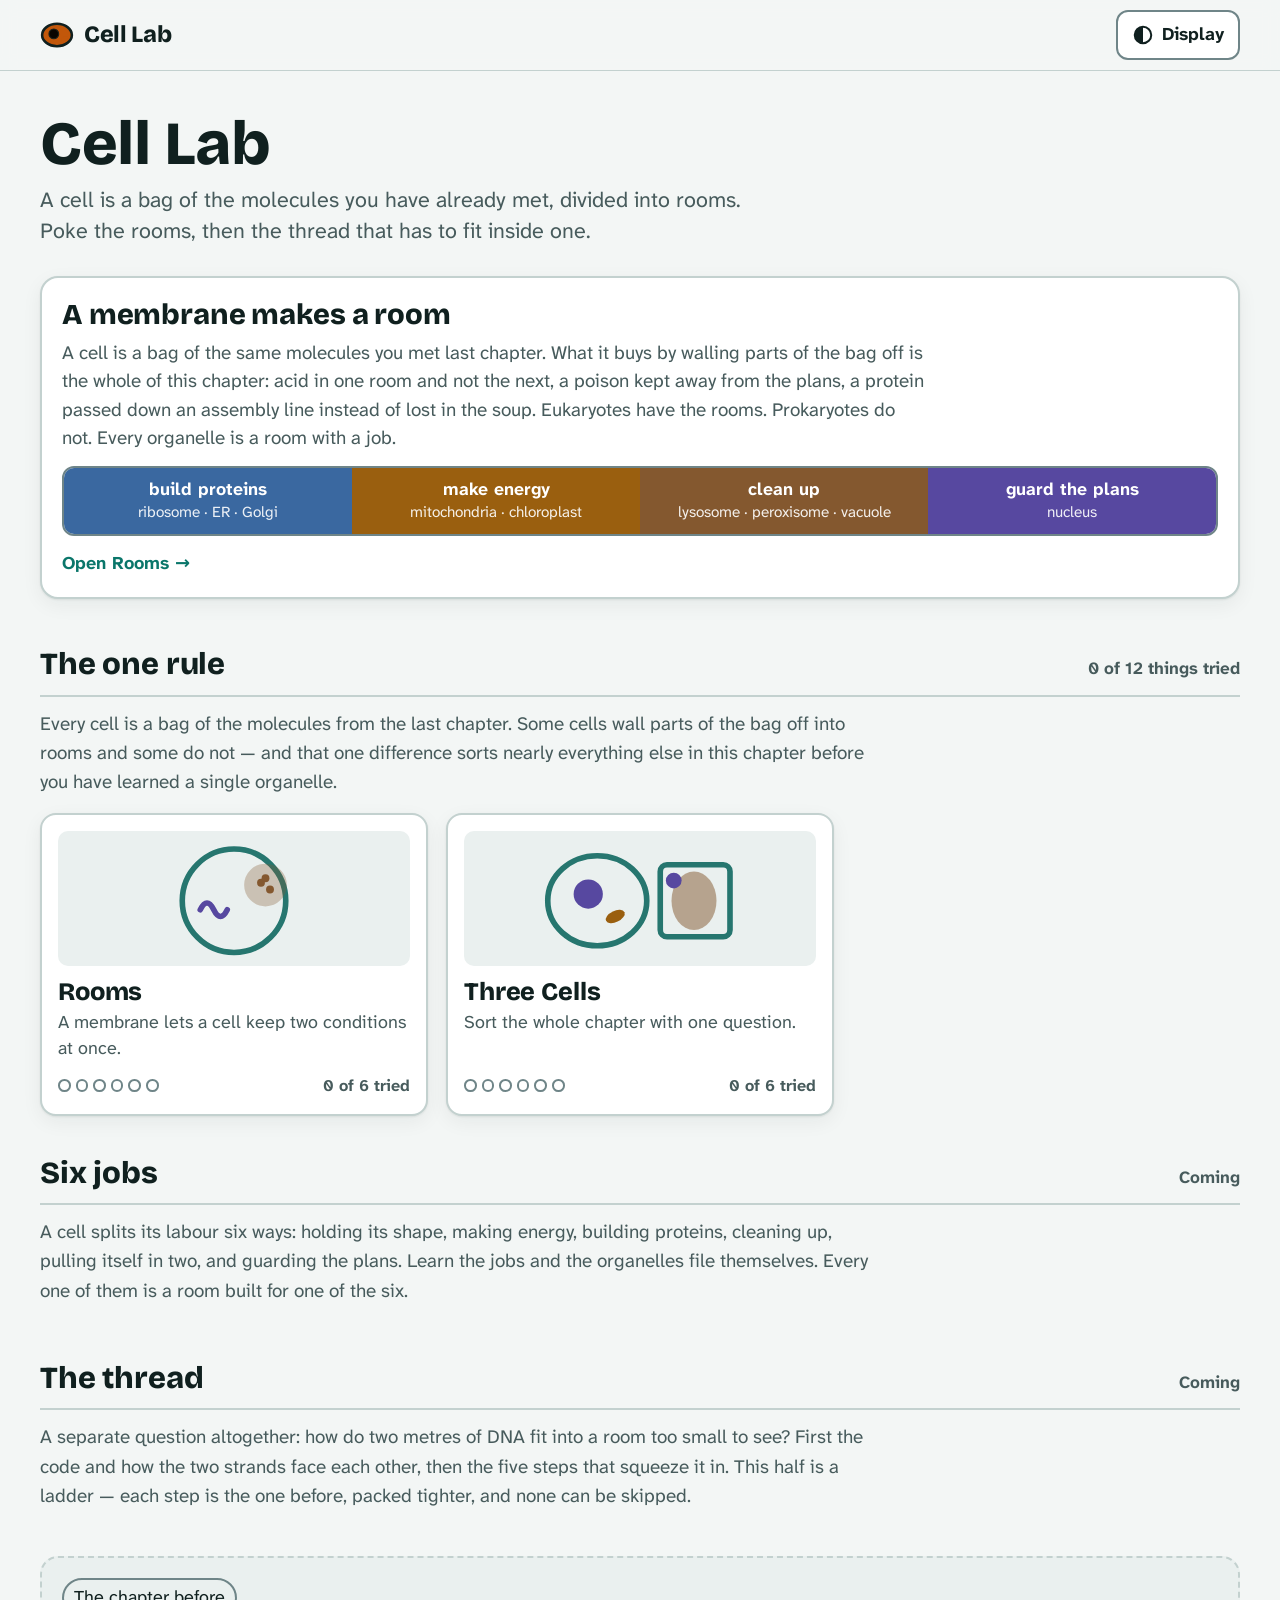
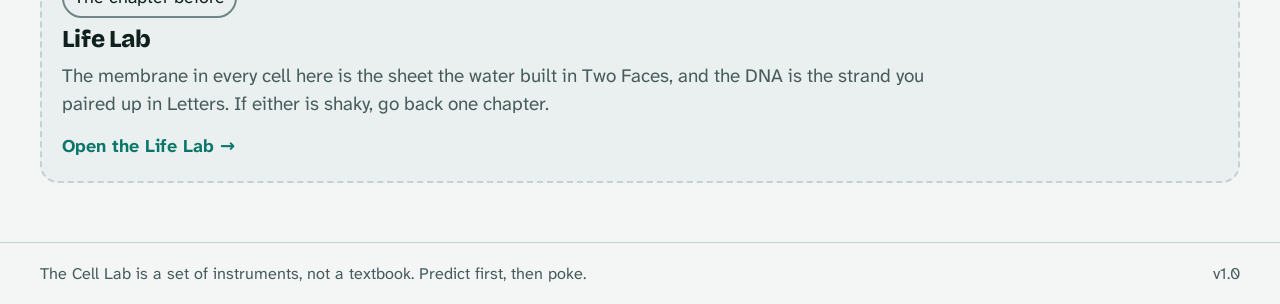
==== cell.html @ cab79da2 "Cell Lab, part 1: the shell, the kit, Rooms and Three Cells A third lab on the shared shell for Chap" ====
<!doctype html>
<html lang="en" data-theme="light" data-ts="0" data-contrast="normal">
<head>
<meta charset="utf-8">
<meta name="viewport" content="width=device-width, initial-scale=1, viewport-fit=cover">
<title>Cell Lab</title>
<meta name="description" content="Chapter 4 as a set of instruments. A membrane makes a room, and a cell is a bag of molecules divided into them. Poke the six jobs the rooms do, then pack two metres of DNA into one.">
<meta name="color-scheme" content="light dark">
<meta name="theme-color" content="#f3f6f5" media="(prefers-color-scheme: light)">
<meta name="theme-color" content="#08151a" media="(prefers-color-scheme: dark)">
<link rel="icon" href="assets/cell-icon.svg" type="image/svg+xml">
<link rel="icon" href="assets/icons/cell-favicon-32.png" sizes="32x32" type="image/png">
<link rel="icon" href="assets/icons/cell-favicon-16.png" sizes="16x16" type="image/png">
<link rel="apple-touch-icon" href="assets/icons/cell-apple-touch-icon.png">
<link rel="manifest" href="manifest-cell.webmanifest">
<meta name="apple-mobile-web-app-capable" content="yes">
<meta name="apple-mobile-web-app-title" content="Cell Lab">
<meta name="apple-mobile-web-app-status-bar-style" content="black-translucent">
<meta name="mobile-web-app-capable" content="yes">
<script>
/* Set the look before first paint so there is no flash. Both labs read the
   same saved display settings, so a learner sets them once. */
(function () {
  try {
    var d = JSON.parse(localStorage.getItem('bondlab.display') || '{}'), r = document.documentElement;
    var dark = d.theme === 'dark' || ((!d.theme || d.theme === 'auto') && window.matchMedia && matchMedia('(prefers-color-scheme: dark)').matches);
    r.setAttribute('data-theme', dark ? 'dark' : 'light');
    r.setAttribute('data-ts', String(d.size || 0));
    r.setAttribute('data-contrast', d.contrast ? 'high' : 'normal');
  } catch (e) { /* ignore */ }
})();
</script>
<link rel="stylesheet" href="css/style.css">
</head>
<body>
<a class="skip" href="#view">Skip to the page</a>

<header class="bar" id="bar">
  <a class="brand" href="#/" aria-label="Cell Lab, home">
    <svg class="brand-mark" viewBox="0 0 32 24" width="34" height="26" aria-hidden="true">
      <ellipse cx="16" cy="12" rx="14" ry="10.5" fill="none" stroke="currentColor" stroke-width="2.4"/>
      <circle cx="13" cy="11" r="4.6" stroke="none" opacity=".95"/>
      <ellipse cx="23" cy="15.5" rx="3.2" ry="1.8" stroke="none" opacity=".7" transform="rotate(-25 23 15.5)"/>
    </svg>
    <span class="brand-name">Cell Lab</span>
  </a>
  <nav class="crumb" id="crumb" aria-label="Where you are"></nav>
  <button class="display-btn" id="display-btn" type="button" aria-expanded="false" aria-controls="display-pop">
    <svg width="22" height="22" viewBox="0 0 24 24" aria-hidden="true"><circle cx="12" cy="12" r="9" fill="none" stroke="currentColor" stroke-width="2.2"/><path d="M12 3a9 9 0 0 0 0 18z" fill="currentColor"/></svg>
    <span>Display</span>
  </button>
  <div class="display-pop" id="display-pop" role="group" aria-label="Display settings" hidden></div>
</header>

<main id="view" tabindex="-1"></main>

<footer class="foot">
  <span>The Cell Lab is a set of instruments, not a textbook. Predict first, then poke.</span>
  <span id="foot-note"></span>
</footer>

<script src="js/core.js"></script>
<script src="js/view3d.js"></script>
<script src="js/lab-cell.js"></script>
<script src="js/cell/kit.js"></script>
<script src="js/cell/rooms.js"></script>
<script src="js/cell/cells.js"></script>
<script src="js/quizkit.js"></script>
<script src="js/app.js"></script>
<script>
if ('serviceWorker' in navigator && location.protocol.startsWith('http')) {
  addEventListener('load', function () {
    navigator.serviceWorker.register('sw.js').catch(function () { /* fine without it */ });
  });
}
</script>
</body>
</html>
---- css/style.css ----
/* Bond Lab: two looks (light, dark) from one set of tokens.
   Light is the default for classrooms and projectors. Dark follows the
   system setting or the Display menu. A high-contrast variant of each is
   switched on from the same menu.

   Readability rules this file follows:
   - Body text is 18px at the default size, never below 16px. Everything is in rem,
     so the Text size setting scales the whole page.
   - Text meets WCAG AA (4.5:1) on every surface; controls and graphics meet 3:1.
     tools/check-contrast.js checks this against the tokens below.
   - Controls are at least 44px tall and have a visible, thick focus ring.
   - Color never carries meaning alone: charges are also labelled, bond kinds are named. */

@font-face { font-family: 'Atkinson Hyperlegible Next'; font-weight: 400; font-style: normal; font-display: swap;
  src: url('../assets/fonts/atkinson-hyperlegible-next-latin-400-normal.woff2') format('woff2'); }
@font-face { font-family: 'Atkinson Hyperlegible Next'; font-weight: 700; font-style: normal; font-display: swap;
  src: url('../assets/fonts/atkinson-hyperlegible-next-latin-700-normal.woff2') format('woff2'); }
@font-face { font-family: 'Bricolage Grotesque'; font-weight: 400 800; font-style: normal; font-display: swap;
  src: url('../assets/fonts/bricolage-grotesque-latin-wght-normal.woff2') format('woff2'); }

:root {
  color-scheme: light;
  --bg: #f3f6f5;
  --panel: #ffffff;
  --panel-2: #eaf0ef;
  --line: #c3d1cf;
  --line-2: #6f8588;
  --fg: #10201f;
  --muted: #475b5c;
  --ui: #0a766a;
  --ui-ink: #ffffff;
  --ui-soft: #d7efea;
  --electron: #a8480a;
  --pos: #b8322a;
  --neg: #1b5ec2;
  --cloud: #c2570a;          /* electron-cloud dots */
  --wash: #f6e6d3;           /* soft amber fill */
  --t-covalent: #6a4bd4;
  --t-ionic: #bf2a58;
  --t-hydrogen: #0a7690;
  --t-dipole: #2a7a2e;
  --t-iondipole: #2a58cc;
  --t-vdw: #876f00;
  /* The elements organic chemistry actually uses. Oxygen and hydrogen keep the
     charge colours they had in Bond Lab (O is the delta-minus end of water,
     H the delta-plus one) so a learner coming from Chapter 2 sees the same
     molecule in the same colours. */
  --e-c: #3a4a52;            /* carbon: the backbone */
  --e-n: #6a3fc0;            /* nitrogen */
  --e-p: #9a5a00;            /* phosphorus */
  --e-s: #6b6200;            /* sulfur */
  --e-tail: #8a6410;         /* a hydrocarbon tail: non-polar */
  /* The Cell Lab's six jobs. A cell divides its labour six ways and each way keeps its colour in every
     instrument: structure, energy, protein, storage and clean-up, division, genetic control. */
  --fn-struct: #26766f; --fn-energy: #9a5f0f; --fn-protein: #3a68a0; --fn-store: #84582f; --fn-divide: #96447a; --fn-genetic: #5748a0;
  --focus: #0a58ca;
  --shadow: 0 1px 2px rgba(16, 32, 31, .08), 0 6px 20px rgba(16, 32, 31, .06);

  --font-body: 'Atkinson Hyperlegible Next', 'Atkinson Hyperlegible', 'Segoe UI', system-ui, -apple-system, sans-serif;
  --font-display: 'Bricolage Grotesque', 'Atkinson Hyperlegible Next', 'Segoe UI', system-ui, sans-serif;
  --gutter: clamp(16px, 4vw, 40px);
  --ts: 1;
}
html[data-theme="dark"] {
  color-scheme: dark;
  --bg: #08151a;
  --panel: #0f232b;
  --panel-2: #14303a;
  --line: #27495a;
  --line-2: #5f8590;
  --fg: #ecf5f2;
  --muted: #a6bebd;
  --ui: #7fe0c9;
  --ui-ink: #05211b;
  --ui-soft: #17433f;
  --electron: #ffb84d;
  --pos: #ff8f7e;
  --neg: #7ebaff;
  --cloud: #ffc470;
  --wash: #3a2c14;
  --t-covalent: #b9a3ff;
  --t-ionic: #ff93a8;
  --t-hydrogen: #4fd1e8;
  --t-dipole: #8ee28b;
  --t-iondipole: #86a9ff;
  --t-vdw: #dde76f;
  --e-c: #b9cdd6; --e-n: #c0a8ff; --e-p: #ffc166; --e-s: #d8d268; --e-tail: #e0bd77;
  --fn-struct: #6fd3c6; --fn-energy: #ffbe5c; --fn-protein: #8db8ff; --fn-store: #deb88a; --fn-divide: #f2a0d6; --fn-genetic: #bdb0ff;
  --focus: #9cc9ff;
  --shadow: 0 1px 2px rgba(0, 0, 0, .4), 0 8px 24px rgba(0, 0, 0, .25);
}
/* High contrast: near-black on white, or white on black, with strong borders. */
html[data-contrast="high"] {
  --bg: #ffffff; --panel: #ffffff; --panel-2: #f0f0f0; --line: #000000; --line-2: #000000;
  --fg: #000000; --muted: #1f1f1f; --ui: #004f45; --ui-ink: #ffffff; --ui-soft: #d4ece7;
  --electron: #8a3300; --pos: #9c1a12; --neg: #0a3f96; --cloud: #8a3300; --wash: #ffe9cf; --focus: #0036a3;
  --t-covalent: #4b2bb3; --t-ionic: #9d1241; --t-hydrogen: #045a70; --t-dipole: #1b5c1f; --t-iondipole: #123fa8; --t-vdw: #675300;
  --e-c: #000000; --e-n: #4b2bb3; --e-p: #6f4000; --e-s: #4a4300; --e-tail: #5f4200;
  --fn-struct: #0c5a54; --fn-energy: #6e3f00; --fn-protein: #1a4a8a; --fn-store: #5e3a14; --fn-divide: #6e1f57; --fn-genetic: #3a2a88;
}
html[data-theme="dark"][data-contrast="high"] {
  --bg: #000000; --panel: #000000; --panel-2: #141414; --line: #ffffff; --line-2: #ffffff;
  --fg: #ffffff; --muted: #e6e6e6; --ui: #8ff5de; --ui-ink: #000000; --ui-soft: #0d3d37;
  --electron: #ffc766; --pos: #ffa595; --neg: #9cc9ff; --cloud: #ffd08a; --wash: #3b2a08; --focus: #ffe066;
  --t-covalent: #cdbcff; --t-ionic: #ffb0c1; --t-hydrogen: #7fe6f7; --t-dipole: #a8f0a5; --t-iondipole: #a9c2ff; --t-vdw: #eaf28f;
  --e-c: #ffffff; --e-n: #cdbcff; --e-p: #ffcf8a; --e-s: #eaf28f; --e-tail: #f0cf90;
  --fn-struct: #8ff5de; --fn-energy: #ffd08a; --fn-protein: #b5d2ff; --fn-store: #f0cfa4; --fn-divide: #ffbde6; --fn-genetic: #d3c9ff;
}
html[data-ts="1"] { --ts: 1.15; }
html[data-ts="2"] { --ts: 1.3; }

*, *::before, *::after { box-sizing: border-box; }
html { background: var(--bg); font-size: calc(18px * var(--ts)); -webkit-text-size-adjust: 100%; }
body {
  margin: 0; min-height: 100vh; display: flex; flex-direction: column;
  background: var(--bg); color: var(--fg);
  font: 400 1rem/1.55 var(--font-body);
  -webkit-font-smoothing: antialiased; text-rendering: optimizeLegibility;
}
h1, h2, h3 { font-family: var(--font-display); text-wrap: balance; margin: 0; letter-spacing: -0.005em; line-height: 1.15; }
p { margin: 0; }
a { color: inherit; }
button, input, select { font: inherit; color: inherit; }
:focus-visible { outline: 3px solid var(--focus); outline-offset: 3px; border-radius: 6px; }
.sr-only { position: absolute; width: 1px; height: 1px; overflow: hidden; clip: rect(0 0 0 0); white-space: nowrap; }
.skip { position: absolute; left: -999px; top: 8px; background: var(--ui); color: var(--ui-ink); padding: 10px 16px; border-radius: 10px; z-index: 40; font-weight: 700; }
.skip:focus { left: 8px; }

/* ------------------------------------------------------------ top bar */
.bar {
  display: flex; align-items: center; flex-wrap: wrap; gap: 6px 20px;
  padding: 10px var(--gutter);
  border-bottom: 1px solid var(--line);
  background: color-mix(in srgb, var(--bg) 92%, transparent);
  backdrop-filter: blur(8px);
  position: sticky; top: 0; z-index: 30;
}
.brand { display: inline-flex; align-items: center; gap: 10px; text-decoration: none; color: var(--fg); min-height: 2.75rem; }
.brand-name { font: 800 1.3rem/1 var(--font-display); letter-spacing: -0.015em; }
.brand-mark circle { stroke: var(--fg); }
.brand-mark ellipse { fill: var(--cloud); }
.crumb { display: flex; gap: 10px; align-items: center; min-width: 0; font-size: 0.9rem; color: var(--muted); flex: 1; }
.crumb a { color: var(--muted); text-decoration: underline; text-underline-offset: 3px; padding: 6px 2px; }
.crumb a:hover { color: var(--fg); }
.crumb .here { color: var(--fg); font-weight: 700; }
.crumb .sep { opacity: .6; }

.display-btn {
  margin-left: auto; min-height: 2.75rem; min-width: 2.75rem; padding: 0 14px;
  border: 2px solid var(--line-2); border-radius: 12px; background: var(--panel); cursor: pointer; font-weight: 700;
  display: inline-flex; align-items: center; gap: 8px;
}
.display-btn:hover { border-color: var(--ui); }
.display-btn[aria-expanded="true"] { background: var(--ui); border-color: var(--ui); color: var(--ui-ink); }
.display-pop {
  position: absolute; right: var(--gutter); top: calc(100% + 8px); width: min(24rem, calc(100vw - 2 * var(--gutter)));
  background: var(--panel); border: 2px solid var(--line-2); border-radius: 16px; box-shadow: var(--shadow);
  padding: 18px; display: grid; gap: 18px;
}
.display-pop[hidden] { display: none; }
.display-pop h2 { font: 700 1rem/1.2 var(--font-body); margin-bottom: 8px; }
.display-pop .check { display: flex; gap: 12px; align-items: center; min-height: 2.75rem; cursor: pointer; font-weight: 700; }
.display-pop .check input { width: 1.4rem; height: 1.4rem; accent-color: var(--ui); }
.display-pop small { display: block; color: var(--muted); font-weight: 400; font-size: 0.9rem; line-height: 1.35; }

main { flex: 1; width: 100%; max-width: 78rem; margin: 0 auto; padding: 28px var(--gutter) 56px; container-type: inline-size; }
main:focus { outline: none; }

.foot {
  display: flex; flex-wrap: wrap; gap: 8px 24px; justify-content: space-between;
  padding: 18px var(--gutter) calc(18px + env(safe-area-inset-bottom, 0px));
  border-top: 1px solid var(--line); color: var(--muted); font-size: 0.9rem;
}

/* --------------------------------------------------------------- hub */
.hub-head { display: grid; gap: 10px; padding: 14px 0 26px; max-width: 40rem; }
.hub-head h1 { font-size: clamp(2.3rem, 6vw, 3.4rem); font-weight: 800; line-height: 1.02; }
.hub-head p { color: var(--muted); font-size: 1.2rem; line-height: 1.4; }

.field { padding-top: 22px; }
.field + .field { margin-top: 18px; }
.field-head { display: flex; align-items: baseline; justify-content: space-between; gap: 16px; padding-bottom: 12px; border-bottom: 2px solid var(--line); margin-bottom: 18px; flex-wrap: wrap; }
.field-head h2 { font-size: 1.7rem; font-weight: 800; }
.field-head .tally { font-size: 0.95rem; color: var(--muted); font-weight: 700; }
.field-lede { color: var(--muted); font-size: 1.05rem; margin: -6px 0 16px; max-width: 46rem; }

.tiles { display: grid; grid-template-columns: repeat(auto-fill, minmax(min(100%, 16.5rem), 1fr)); gap: 18px; }
.tile {
  display: grid; grid-template-rows: auto 1fr auto; gap: 12px;
  padding: 16px; border: 2px solid var(--line); border-radius: 16px;
  background: var(--panel); text-decoration: none; min-width: 0; box-shadow: var(--shadow);
  transition: border-color .15s, transform .15s;
}
a.tile:hover { border-color: var(--ui); transform: translateY(-2px); }
.tile-art { height: 7.5rem; border-radius: 10px; background: var(--panel-2); overflow: hidden; display: grid; place-items: center; }
.tile-art svg { width: 100%; height: 100%; display: block; }
.tile h3 { font-size: 1.4rem; font-weight: 800; }
.tile p { color: var(--muted); font-size: 1rem; margin-top: 4px; line-height: 1.4; }
.tile-foot { display: flex; align-items: center; justify-content: space-between; gap: 10px; font-size: 0.9rem; color: var(--muted); font-weight: 700; }
.pips { display: inline-flex; gap: 5px; flex-wrap: wrap; }
.pip { width: 0.7rem; height: 0.7rem; border-radius: 50%; border: 2px solid var(--line-2); }
.pip.on { background: var(--ui); border-color: var(--ui); }
.tile.planned { border-style: dashed; background: transparent; box-shadow: none; }
.tile.planned h3 { color: var(--muted); }
.tile.planned .tile-art { background: transparent; border: 2px dashed var(--line); }
.tag { padding: 4px 10px; border: 2px solid var(--line-2); border-radius: 999px; }

/* ------------------------------------------------------- instrument */
/* Three slots: the stage, a wide readout under it, and the controls. When the page is narrow
   the stage stays pinned while you work the controls underneath it. */
.sim {
  display: grid; grid-template-columns: minmax(0, 1fr) minmax(19rem, 23rem);
  grid-template-areas: "stage dock" "aux dock" "ask ask";
  grid-template-rows: auto 1fr auto;
  gap: 18px 24px; align-items: start;
}
.slot-stage { grid-area: stage; min-width: 0; }
.slot-aux { grid-area: aux; min-width: 0; display: grid; gap: 18px; }
.slot-dock { grid-area: dock; }
/* The everyday questions come last, under the readouts AND the controls AND
   the things to try, across the whole width. A learner meets them having
   already played, which is the only order in which they are worth anything. */
.slot-ask { grid-area: ask; min-width: 0; margin-top: 6px; }
.slot-ask:empty { display: none; }
.panel { border: 2px solid var(--line); border-radius: 16px; background: var(--panel); padding: 16px; display: grid; gap: 12px; min-width: 0; box-shadow: var(--shadow); }
.panel h2, .dock h2 { font: 700 1.05rem/1.2 var(--font-body); color: var(--fg); }
.stage { position: relative; width: 100%; border: 2px solid var(--line); border-radius: 16px; background: var(--panel); overflow: hidden; touch-action: none; box-shadow: var(--shadow); }
.stage-canvas { position: absolute; inset: 0; width: 100%; height: 100%; display: block; touch-action: none; }
.stage-canvas:focus-visible { outline-offset: -6px; }
.stage.dots { background-image: radial-gradient(circle, color-mix(in srgb, var(--line-2) 28%, transparent) 1.2px, transparent 1.6px); background-size: 28px 28px; background-position: 14px 14px; }
.stage.dial { aspect-ratio: 2.9 / 1 !important; }
.stage.flat, .stage.flat .stage-canvas { touch-action: manipulation; background: var(--panel); box-shadow: none; }

.dock { display: grid; gap: 0; border: 2px solid var(--line); border-radius: 16px; background: var(--panel); min-width: 0; box-shadow: var(--shadow); }
.dock > section { padding: 16px; display: grid; gap: 12px; min-width: 0; }
.dock > section + section { border-top: 2px solid var(--line); }
.row { display: flex; align-items: baseline; justify-content: space-between; gap: 12px; flex-wrap: wrap; }
.val { font-size: 1.1rem; font-weight: 700; color: var(--fg); font-variant-numeric: tabular-nums; }
.hint { font-size: 0.95rem; color: var(--muted); line-height: 1.45; }
.note { font-size: 0.95rem; color: var(--muted); line-height: 1.4; }

.chips { display: flex; flex-wrap: wrap; gap: 8px; }
.chip {
  min-width: 2.75rem; min-height: 2.75rem; padding: 6px 12px;
  border: 2px solid var(--line-2); border-radius: 12px; background: var(--panel); cursor: pointer;
  font-weight: 700; font-size: 1rem; line-height: 1.1;
  transition: background .1s, border-color .1s;
}
.chip:hover { border-color: var(--ui); background: var(--ui-soft); }
.chip[aria-pressed="true"] { background: var(--ui); border-color: var(--ui); color: var(--ui-ink); }
.chip.soft { font-weight: 400; }
.chip.soft[aria-pressed="true"] { font-weight: 700; }
.chip .dot { display: inline-block; width: 0.7rem; height: 0.7rem; border-radius: 50%; margin-right: 8px; border: 1.5px solid var(--panel); box-shadow: 0 0 0 1.5px var(--line-2); }
.chip .sub { display: block; font-weight: 400; font-size: 0.85rem; opacity: .9; margin-top: 2px; }
.action {
  min-height: 2.9rem; padding: 8px 18px; border: 2px solid var(--ui); border-radius: 12px; cursor: pointer;
  background: var(--ui); color: var(--ui-ink); font-weight: 700; font-size: 1rem;
}
.action:hover { filter: brightness(1.08); }
.action.ghost { background: transparent; color: var(--fg); border-color: var(--line-2); }
.action.ghost:hover { border-color: var(--ui); background: var(--ui-soft); }
.action[aria-pressed="true"] { background: var(--electron); border-color: var(--electron); color: var(--panel); }
.actions { display: flex; flex-wrap: wrap; gap: 8px; }

.seg { display: grid; grid-auto-flow: column; grid-auto-columns: 1fr; border: 2px solid var(--line-2); border-radius: 12px; overflow: hidden; }
.seg button { min-height: 2.75rem; background: var(--panel); border: 0; cursor: pointer; font-weight: 700; padding: 4px 8px; }
.seg button + button { border-left: 2px solid var(--line-2); }
.seg button[aria-pressed="true"] { background: var(--ui); color: var(--ui-ink); }
.seg button:hover:not([aria-pressed="true"]) { background: var(--ui-soft); }

.range-wrap { display: grid; gap: 4px; }
.range-ends { display: flex; justify-content: space-between; font-size: 0.9rem; color: var(--muted); }
input[type="range"] { -webkit-appearance: none; appearance: none; width: 100%; height: 2.75rem; background: transparent; margin: 0; cursor: pointer; }
input[type="range"]::-webkit-slider-runnable-track { height: 10px; border-radius: 5px; background: var(--line-2); }
input[type="range"]::-moz-range-track { height: 10px; border-radius: 5px; background: var(--line-2); }
input[type="range"]::-webkit-slider-thumb { -webkit-appearance: none; width: 32px; height: 32px; margin-top: -11px; border-radius: 50%; background: var(--ui); border: 4px solid var(--panel); box-shadow: 0 0 0 2px var(--fg); }
input[type="range"]::-moz-range-thumb { width: 24px; height: 24px; border-radius: 50%; background: var(--ui); border: 4px solid var(--panel); box-shadow: 0 0 0 2px var(--fg); }
input[type="range"].heat::-webkit-slider-runnable-track { background: linear-gradient(90deg, #4f8fb0 0%, #9fb4b6 38%, #d8923f 72%, #d4540a 100%); }
input[type="range"].heat::-moz-range-track { background: linear-gradient(90deg, #4f8fb0 0%, #9fb4b6 38%, #d8923f 72%, #d4540a 100%); }
input[type="range"].rainbow::-webkit-slider-runnable-track { background: linear-gradient(90deg, #3b1f6b 0%, #7a2bd1 12%, #2a52e0 25%, #12a070 38%, #d8c400 52%, #f08a00 66%, #e0301e 80%, #6e1a1a 100%); }
input[type="range"].rainbow::-moz-range-track { background: linear-gradient(90deg, #3b1f6b 0%, #7a2bd1 12%, #2a52e0 25%, #12a070 38%, #d8c400 52%, #f08a00 66%, #e0301e 80%, #6e1a1a 100%); }

.landmarks { display: flex; flex-wrap: wrap; gap: 8px; }
.landmarks .chip { font-weight: 400; font-size: 0.9rem; padding: 6px 10px; text-align: left; }
.landmarks .chip b { display: block; font-weight: 700; }
.landmarks .chip .numv { display: block; font-size: 0.85rem; }
html[data-nums="off"] .landmarks .chip .numv { display: none; }

/* goals: quiet prompts */
.goals { list-style: none; margin: 0; padding: 0; display: grid; gap: 12px; }
.goal { display: grid; grid-template-columns: 1.4rem 1fr; gap: 12px; align-items: start; font-size: 1rem; line-height: 1.4; color: var(--fg); }
.goal-mark { width: 1.3rem; height: 1.3rem; margin-top: 0.1rem; border-radius: 50%; border: 2.5px solid var(--line-2); position: relative; transition: background .25s, border-color .25s; }
.goal.done { color: var(--muted); }
.goal.done .goal-mark { background: var(--ui); border-color: var(--ui); }
.goal.done .goal-mark::after { content: ''; position: absolute; left: 0.38rem; top: 0.08rem; width: 0.3rem; height: 0.65rem; border: solid var(--ui-ink); border-width: 0 3px 3px 0; transform: rotate(40deg); }
.goal.just .goal-mark { animation: pop 1.2s ease-out; }
@keyframes pop { 0% { box-shadow: 0 0 0 0 var(--ui); } 100% { box-shadow: 0 0 0 14px transparent; } }

/* Guided pokes (BL.protocol): numbered, each with the exact move to make and
   a call to commit to before making it. */
.steps { list-style: none; margin: 0; padding: 0; display: grid; gap: 14px; counter-reset: none; }
.step { display: grid; grid-template-columns: 1.7rem 1fr; gap: 12px; align-items: start;
  padding: 12px; border: 1.5px solid var(--line); border-radius: 12px; background: var(--panel); }
.step-mark { width: 1.65rem; height: 1.65rem; border-radius: 50%; border: 2.5px solid var(--line-2);
  display: grid; place-items: center; font: 700 0.8rem/1 var(--font-body); color: var(--muted);
  transition: background .25s, border-color .25s, color .25s; }
.step.done { border-color: var(--ui); background: var(--ui-soft); }
.step.done .step-mark { background: var(--ui); border-color: var(--ui); color: transparent; }
.step.done .step-mark::after { content: ''; position: absolute; width: 0.34rem; height: 0.7rem;
  border: solid var(--ui-ink); border-width: 0 3px 3px 0; transform: translateY(-0.1rem) rotate(40deg); }
.step-mark { position: relative; }
.step.just .step-mark { animation: pop 1.2s ease-out; }
.step-main { display: grid; gap: 8px; min-width: 0; }
.step-text { margin: 0; font-size: 1rem; line-height: 1.4; font-weight: 700; }
.step-how { margin: 0; font-size: 0.92rem; line-height: 1.45; color: var(--muted); }
.step.done .step-how { color: var(--fg); opacity: .75; }
.step-ask { margin: 2px 0 0; padding-top: 8px; border-top: 1.5px dashed var(--line); }
.step-q { margin: 0 0 8px; font-size: 0.95rem; line-height: 1.4; }
.step-opts { display: flex; flex-wrap: wrap; gap: 8px; }
.step-opt { min-height: 44px; padding: 8px 14px; border: 2px solid var(--line-2); border-radius: 999px;
  background: var(--panel); color: var(--fg); font: 600 0.92rem/1.3 var(--font-body); cursor: pointer; }
.step-opt:hover:not(:disabled) { border-color: var(--ui); background: var(--ui-soft); }
.step-opt[aria-pressed="true"] { border-color: var(--ui); background: var(--ui); color: var(--ui-ink); }
.step-opt:disabled { cursor: default; opacity: .9; }
.step-opt:disabled:not([aria-pressed="true"]) { opacity: .5; }
.step-said { margin: 0; font-size: 0.92rem; line-height: 1.45; color: var(--muted); }
.step-said.held { color: var(--ui); font-weight: 700; }
.step-said.broke { color: var(--pos); font-weight: 700; }

/* Reset controls: quiet until they are armed, then unmistakable. */
.reset-row { margin-top: 16px; padding-top: 14px; border-top: 1.5px dashed var(--line); }
.reset-row .action { font-size: 0.92rem; }
.action.armed { border-color: var(--pos); color: var(--pos); background: var(--panel); font-weight: 800; }
.action.armed:hover { background: var(--panel-2); }
.progress-block { margin-top: 6px; padding-top: 14px; border-top: 1.5px solid var(--line); display: grid; gap: 8px; }
.progress-block .hint { margin: 0; }
.progress-block .actions { margin: 2px 0 0; }

/* A control that cannot do anything right now says so. */
.action:disabled, .chip:disabled { opacity: .42; cursor: default; }
.action:disabled:hover, .chip:disabled:hover { border-color: var(--line); background: var(--panel); }
input[type="range"]:disabled { opacity: .45; cursor: default; }

.readout { display: flex; flex-wrap: wrap; align-items: baseline; gap: 4px 16px; font-size: 1.05rem; line-height: 1.3; }
.readout .name { font-family: var(--font-display); font-weight: 800; font-size: 1.4rem; }
.readout .zone { color: var(--ui); font-weight: 700; }
.readout .dim { color: var(--muted); }
html[data-theme="light"] .readout .zone { color: var(--ui); }

.settling { font-size: 0.95rem; font-weight: 700; color: var(--electron); opacity: 0; transition: opacity .2s; }
.settling.on { opacity: 1; }

.sub-h { margin-top: 6px; font-size: 1rem; }
[hidden] { display: none !important; }
.status { margin: 0 0 14px; padding: 10px 14px; border-left: 5px solid var(--electron); background: var(--panel-2); border-radius: 0 10px 10px 0; font-size: 1.1rem; line-height: 1.4; font-weight: 700; }
.sel { display: grid; min-width: 0; gap: 4px; margin-bottom: 12px; font-weight: 700; font-size: 0.95rem; }
.sel select { width: 100%; max-width: 100%; min-width: 0; text-overflow: ellipsis; font: inherit; font-weight: 400; font-size: 1.05rem; min-height: 2.75rem; padding: 6px 10px; border-radius: 10px; border: 2px solid var(--line-2); background: var(--panel-2); color: var(--fg); }
.sel select:focus-visible { outline: 3px solid var(--focus); outline-offset: 2px; }
.ledger { list-style: none; margin: 0 0 10px; padding: 0; display: grid; gap: 8px; }
.ledger li { display: grid; grid-template-columns: 1.6rem 1fr; gap: 8px; font-size: 1.05rem; line-height: 1.4; }
.ledger .mark { font-weight: 800; color: var(--muted); }
.ledger li.ok .mark { color: var(--ui); }
.wonbox { margin-top: 14px; padding: 14px 16px; border: 2px solid var(--ui); border-radius: 12px; background: var(--ui-soft); display: grid; gap: 12px; justify-items: start; }
.wonbox p { margin: 0; font-size: 1.1rem; font-weight: 700; }
.chip.solved::after { content: " ✓"; }
.chip.el { min-width: 3rem; padding-inline: 0.5rem; }
.facts { margin: 0; display: grid; gap: 8px 24px; grid-template-columns: repeat(auto-fit, minmax(14rem, 1fr)); }
.fact { display: grid; gap: 2px; }
.fact dt { font-size: 0.9rem; color: var(--muted); font-weight: 700; }
.fact dd { margin: 0; font-size: 1.05rem; line-height: 1.35; }
.legend { display: flex; flex-wrap: wrap; gap: 6px 16px; font-size: 0.95rem; color: var(--muted); }
.legend span { display: inline-flex; gap: 8px; align-items: center; }
.row.sp { margin-top: 14px; }
.cmp { display: grid; gap: 10px; margin-bottom: 8px; }
.cmp-row { display: grid; grid-template-columns: 2.2rem 1fr 4rem; gap: 10px; align-items: center; font-size: 1.05rem; padding: 4px 6px; border-radius: 8px; }
.cmp-row.now { background: var(--panel-2); outline: 2px solid var(--line-2); }
.cmp-row .mbar { margin-top: 0; height: 0.6rem; }
.cmp-row .mbar + .mbar { margin-top: 5px; }
.cmp-row .mbar.b2 > div { background: var(--electron); }
.cmp-row .muted { color: var(--muted); grid-column: 2 / 4; }
.cmp-row .nums { color: var(--muted); font-size: 0.95rem; text-align: right; }
/* A grid track's automatic minimum is its content, so a long label can shove
   the whole table past the panel. These let the columns actually shrink. */
.cmp, .cmp-row > * { min-width: 0; }
.cmp-row .muted, .cmp-row b { overflow-wrap: anywhere; }
.legend span[data-i]::before { content: ""; width: 1.6rem; height: 0; border-top: 4px solid var(--sw, var(--fg)); display: inline-block; }
.lab { font-weight: 700; font-size: 0.98rem; }
.meters { display: grid; gap: 12px; margin-bottom: 14px; }
.meter-row { display: flex; justify-content: space-between; gap: 12px; font-size: 1.05rem; }
.mbar { height: 0.7rem; border-radius: 99px; background: var(--line); overflow: hidden; margin-top: 6px; }
.mbar > div { height: 100%; background: var(--ui); border-radius: 99px; transition: width 0.15s; }
.k-grab { width: 0 !important; height: 0 !important; border-radius: 0 !important; border: 0.55rem solid transparent !important; border-top: 0.8rem solid var(--electron) !important; border-bottom: 0 !important; background: none !important; }
.k-edge { background: none; border: 3px dashed var(--fg) !important; }
.k-soap { background: var(--electron); border-color: var(--electron) !important; }
.k-arrow { width: 0 !important; height: 0 !important; border-radius: 0 !important; border: 0.5rem solid transparent !important; border-left: 0.9rem solid var(--neg) !important; border-right: 0 !important; background: none !important; }
.ctl { margin-bottom: 18px; }
.k-pos { background: var(--pos); border-color: var(--panel) !important; }
.k-neg { background: var(--panel); border-color: var(--neg) !important; border-width: 3px !important; }
.k-hs { background: var(--t-hydrogen); border-radius: 99px; width: 1.6rem !important; border-color: var(--t-hydrogen) !important; }
.k-line { width: 1.8rem !important; height: 0 !important; border-radius: 0 !important; border: 0 !important; border-top: 4px solid var(--ui) !important; }
.k-line.s2 { border-top: 4px dashed var(--electron) !important; }
.k-line.s3 { border-top: 4px dotted var(--fg) !important; }
.legend i { width: 0.9rem; height: 0.9rem; border-radius: 50%; display: inline-block; border: 2px solid var(--fg); }


/* ------------------------------------------- plain language and detail */
html[data-nums="off"] .numv { display: none; }
.numv { color: var(--muted); font-variant-numeric: tabular-nums; font-weight: 400; }

.meter { display: grid; gap: 5px; }
.meter + .meter { margin-top: 10px; }
.meter-read { font-size: 0.98rem; color: var(--muted); text-align: right; }
.meter-word { font-weight: 700; color: var(--fg); }

.fold { border: 2px solid var(--line); border-radius: 12px; background: var(--panel-2); }
.fold > summary { cursor: pointer; padding: 12px 14px; font-weight: 700; min-height: 2.75rem; display: flex; align-items: center; gap: 10px; border-radius: 10px; list-style: none; }
.fold > summary::-webkit-details-marker { display: none; }
.fold > summary::before { content: "+"; font-weight: 800; color: var(--ui); width: 1rem; }
.fold[open] > summary::before { content: "−"; }
.fold > summary:hover { color: var(--ui); }
.fold-body { padding: 0 14px 14px; display: grid; gap: 10px; }

.stage-cap { font-size: 1rem; line-height: 1.45; color: var(--muted); margin: 0 0 10px; max-width: 46rem; }

.hold-name { display: flex; flex-wrap: wrap; align-items: baseline; gap: 4px 12px; }
.hold-kind { font: 800 1.35rem/1.15 var(--font-display); }
.hold-where { font-size: 0.95rem; color: var(--muted); }
.chip[disabled] { opacity: .4; cursor: not-allowed; }
.chip[disabled]:hover { border-color: var(--line-2); background: var(--panel); }
.seg button[disabled] { opacity: .4; cursor: not-allowed; }
.seg button[disabled]:hover { background: var(--panel); }


/* the spectrum's four names, above the stage */
.zone-strip { display: grid; grid-auto-flow: column; grid-auto-columns: 1fr; gap: 0; margin: 10px 0 0; border: 2px solid var(--line-2); border-radius: 12px; overflow: hidden; }
.zone-strip .zone { background: var(--panel); border: 0; cursor: pointer; padding: 9px 6px; min-height: 3.2rem; display: grid; gap: 1px; text-align: center; line-height: 1.2; }
.zone-strip .zone + .zone { border-left: 2px solid var(--line-2); }
.zone-strip .zone b { font-weight: 700; font-size: 0.98rem; }
.zone-strip .zone span { font-size: 0.85rem; color: var(--muted); }
.zone-strip .zone:hover:not([aria-pressed="true"]) { background: var(--ui-soft); }
.zone-strip .zone[aria-pressed="true"] { background: var(--ui); color: var(--ui-ink); }
.zone-strip .zone[aria-pressed="true"] span { color: var(--ui-ink); opacity: .85; }
.zone-say { margin: 10px 0 0; color: var(--muted); font-size: 1rem; line-height: 1.5; max-width: 46rem; }
@media (max-width: 600px) {
  .zone-strip { grid-auto-flow: row; grid-auto-columns: auto; }
  .zone-strip .zone + .zone { border-left: 0; border-top: 2px solid var(--line-2); }
}


/* Meet: the element grid and the verdict line */
.el-grid { display: grid; grid-template-columns: repeat(auto-fill, minmax(3.1rem, 1fr)); gap: 6px; }
.el-grid .chip { min-width: 0; padding: 6px 2px; text-align: center; }
.verdict { display: flex; flex-wrap: wrap; align-items: baseline; gap: 4px 12px; }
.verdict-kind { font: 800 1.35rem/1.15 var(--font-display); }
.verdict span { color: var(--muted); font-size: 0.98rem; }
.net-line { font-size: 1.05rem; line-height: 1.4; margin-top: 4px; }
.net-word { font-weight: 700; }
.net-word.good { color: var(--t-ionic); }
.net-word.bad { color: var(--t-covalent); }


/* ------------------------------------------------------ challenges */
.challenges { gap: 10px; }
.ch-list { list-style: none; margin: 6px 0 0; padding: 0; display: grid; gap: 14px; }
.ch { border: 2px solid var(--line); border-radius: 14px; padding: 14px 16px; background: var(--panel-2); display: grid; gap: 12px; }
.ch.right { border-color: var(--ui); }
.ch-ask { font-size: 1.05rem; line-height: 1.5; font-weight: 700; }
.ch-choices { display: grid; gap: 8px; }
.ch-choice {
  text-align: left; padding: 11px 14px; min-height: 2.75rem; cursor: pointer; line-height: 1.45;
  border: 2px solid var(--line-2); border-radius: 11px; background: var(--panel); font-size: 1rem;
}
.ch-choice:hover:not([disabled]) { border-color: var(--ui); background: var(--ui-soft); }
.ch-choice[disabled] { cursor: default; opacity: .78; }
.ch-choice.is-right { border-color: var(--ui); background: var(--ui-soft); opacity: 1; }
.ch-choice.is-right .ch-t::after { content: " ✓"; font-weight: 800; color: var(--ui); }
.ch-choice.picked.is-wrong { border-color: var(--pos); }
.ch-choice.picked.is-wrong .ch-t::after { content: " ✕"; font-weight: 800; color: var(--pos); }
.ch-t { display: block; }
/* Why each option is what it is, revealed on every option once answered —
   finding out why a tempting wrong answer fails is the point of the exercise. */
.ch-why { display: block; margin-top: 9px; padding-top: 8px; border-top: 1px solid var(--line); font-size: 0.92rem; font-weight: 400; line-height: 1.45; color: var(--muted); }
.ch-choice.is-right .ch-why { color: var(--fg); }
.ch-result { display: grid; gap: 8px; font-size: 1rem; line-height: 1.5; }
.ch-verdict { font-weight: 800; font-family: var(--font-display); font-size: 1.15rem; }
.ch-verdict.yes { color: var(--ui); }
.ch-verdict.no { color: var(--pos); }
.ch-try { color: var(--muted); }
.ch-go { font-weight: 700; color: var(--ui); text-decoration: underline; text-underline-offset: 3px; }
.ch-seen { font-size: 0.9rem; color: var(--muted); }


/* ---------------------------------------------------- the hub's spine */
.spine {
  display: grid; gap: 14px; text-decoration: none; color: inherit;
  padding: 20px; margin: 4px 0 26px;
  border: 2px solid var(--line); border-radius: 18px; background: var(--panel); box-shadow: var(--shadow);
  transition: border-color .15s;
}
.spine:hover { border-color: var(--ui); }
.spine-head { display: grid; gap: 8px; max-width: 48rem; }
.spine-head h2 { font-size: 1.6rem; font-weight: 800; }
.spine-head p { color: var(--muted); font-size: 1.05rem; line-height: 1.5; }
.spine-band { display: grid; grid-auto-flow: column; grid-auto-columns: 1fr; border-radius: 12px; overflow: hidden; border: 2px solid var(--line-2); }
.spine-band span { display: grid; gap: 2px; padding: 11px 10px; text-align: center; line-height: 1.25; color: var(--ui-ink); }
.spine-band span:nth-child(1) { background: var(--t-covalent); }
.spine-band span:nth-child(2) { background: color-mix(in srgb, var(--t-covalent) 45%, var(--t-hydrogen)); }
.spine-band span:nth-child(3) { background: color-mix(in srgb, var(--t-hydrogen) 55%, var(--t-ionic)); }
.spine-band span:nth-child(4) { background: var(--t-ionic); }
.spine-band b { font-size: 0.98rem; font-weight: 800; }
.spine-band i { font-style: normal; font-size: 0.85rem; opacity: .9; }
.spine-go { font-weight: 700; color: var(--ui); }
html[data-theme="dark"] .spine-band span { color: #08151a; }
/* The Life Lab's band is four families rather than one gradient, so each
   panel gets its own colour instead of a step along a rail. */
.spine-band.tone-families span:nth-child(1) { background: var(--e-n); }
.spine-band.tone-families span:nth-child(2) { background: var(--t-dipole); }
.spine-band.tone-families span:nth-child(3) { background: var(--electron); }
.spine-band.tone-families span:nth-child(4) { background: var(--t-iondipole); }
/* The Cell Lab's band is four of the six jobs, each in its own colour. */
.spine-band.tone-jobs span:nth-child(1) { background: var(--fn-protein); }
.spine-band.tone-jobs span:nth-child(2) { background: var(--fn-energy); }
.spine-band.tone-jobs span:nth-child(3) { background: var(--fn-store); }
.spine-band.tone-jobs span:nth-child(4) { background: var(--fn-genetic); }
/* The other lab, at the foot of the hub: the same card, quieter, no band. */
.spine.sibling { margin: 30px 0 4px; border-style: dashed; background: var(--panel-2); box-shadow: none; }
.spine.sibling .spine-head h2 { font-size: 1.35rem; }
.spine.sibling .tag { justify-self: start; }
.ch-host { display: grid; gap: 14px; }
.ch-host .panel { border: 0; background: transparent; box-shadow: none; padding: 0; }
/* Inside a module the fold's own summary already says "Why this matters". */
.ch-host.ch-sim .challenges > h2 { display: none; }
.field .fold { margin-top: 18px; }
@media (max-width: 600px) {
  .spine-band { grid-auto-flow: row; }
}

@container (max-width: 62rem) {
  .sim { grid-template-columns: minmax(0, 1fr); grid-template-areas: "stage" "aux" "dock" "ask"; grid-template-rows: auto; }
  .slot-stage { position: sticky; top: var(--bar-h, 3.6rem); z-index: 20; padding-bottom: 2px; background: var(--bg); }
  .slot-stage .stage { max-height: 56svh; }
}
@media (max-width: 600px) {
  /* Narrow columns: a label and its reading stop fighting over one line. */
  .cmp-row { grid-template-columns: 1.5rem minmax(0, 1fr); }
  .cmp-row .nums { grid-column: 2; text-align: left; }
  .meter-row, .row { flex-wrap: wrap; }
  .meter-read { text-align: left; }
  .el-grid { grid-template-columns: repeat(auto-fill, minmax(2.9rem, 1fr)); }
  .stage.dial { aspect-ratio: 1.55 / 1 !important; }
  .stage.rec { aspect-ratio: 1.7 / 1 !important; }
  .stage.rungs-stage { aspect-ratio: 1 / 1.08 !important; }
  .stage.fl-stage { aspect-ratio: 1.3 / 1 !important; }
  .stage.cling-stage { aspect-ratio: 1.45 / 1 !important; }
  .stage.skin-stage { aspect-ratio: 1.2 / 1 !important; }
  .stage.climb-stage { aspect-ratio: 1.1 / 1 !important; }
  .stage.hs-stage { aspect-ratio: 1.2 / 1 !important; }
  .stage.fill-stage { aspect-ratio: 1.3 / 1 !important; }
  .stage.fill-stage.tall { aspect-ratio: 1 / 1.05 !important; }
  .stage.shells-stage { aspect-ratio: 1 / 1 !important; }
  .stage.cloud-stage { aspect-ratio: 1 / 1 !important; }
  .stage.hist { aspect-ratio: 1.9 / 1 !important; }
  .stage.well-stage { aspect-ratio: 1 / 0.98 !important; }
  .stage.spec-stage { aspect-ratio: 1 / 1.1 !important; }
  .stage.meet-stage { aspect-ratio: 1.15 / 1 !important; }
  .stage.h2o-stage { aspect-ratio: 1.1 / 1 !important; }
  .brand-name { font-size: 1.15rem; }
  .crumb { order: 3; flex-basis: 100%; }
}
@media (prefers-reduced-motion: reduce) {
  *, *::before, *::after { animation-duration: .01ms !important; transition-duration: .01ms !important; }
  a.tile:hover { transform: none; }
}
html[data-calm="yes"] *, html[data-calm="yes"] *::before, html[data-calm="yes"] *::after { animation-duration: .01ms !important; transition-duration: .01ms !important; }
html[data-calm="yes"] a.tile:hover { transform: none; }

/* ---------------------------------------------------------------------
   The Cell Lab. A structure is always drawn in its job's colour; --c is set
   on the element and everything here reads it.
   --------------------------------------------------------------------- */
.fn-chip { display: inline-flex; align-items: center; gap: 6px; padding: 2px 10px 2px 8px; border-radius: 999px; border: 2px solid var(--c, var(--line-2)); color: var(--c, var(--fg)); font-weight: 700; font-size: 0.85rem; line-height: 1.5; background: var(--panel); }
.fn-chip::before { content: ''; width: 0.7em; height: 0.7em; border-radius: 50%; background: var(--c, var(--line-2)); }
.cell-card { display: grid; gap: 10px; }
.cell-card h3 { font-size: 1.25rem; font-weight: 800; color: var(--c, var(--fg)); }
.cell-card .where { display: flex; flex-wrap: wrap; gap: 6px; }
.cell-card .where span { padding: 2px 10px; border-radius: 8px; border: 2px solid var(--line-2); font-size: 0.9rem; font-weight: 700; color: var(--muted); }
.cell-card .where span.yes { border-color: var(--ui); color: var(--fg); background: var(--ui-soft); }
.cell-card .where span.here { outline: 3px solid var(--focus); outline-offset: 1px; }
.cell-chart { width: 100%; border-collapse: collapse; font-size: 0.95rem; }
.cell-chart th, .cell-chart td { padding: 5px 6px; text-align: center; border-bottom: 1px solid var(--line); }
.cell-chart th { font-size: 0.82rem; color: var(--muted); font-weight: 700; position: sticky; top: 0; background: var(--panel); }
.cell-chart td:first-child, .cell-chart th:first-child { text-align: left; }
.cell-chart tbody tr { cursor: pointer; border-left: 5px solid var(--c, var(--line-2)); }
.cell-chart tbody tr:hover { background: var(--ui-soft); }
.cell-chart tbody tr[aria-selected="true"] { background: var(--ui-soft); outline: 2px solid var(--focus); outline-offset: -2px; }
.cell-chart td.now, .cell-chart th.now { background: color-mix(in srgb, var(--ui-soft) 70%, transparent); }
.cell-chart td.yes { color: var(--ui); font-weight: 800; }
.cell-chart td.no { color: var(--muted); }
.cell-chart .room { font-size: 0.72rem; font-weight: 800; letter-spacing: .04em; text-transform: uppercase; color: var(--muted); margin-left: 6px; }
.cell-chart-wrap { max-height: 24rem; overflow: auto; border: 2px solid var(--line); border-radius: 12px; }
.sort-game { display: grid; gap: 10px; }
.sort-game .big { font-size: 1.5rem; font-weight: 800; text-align: center; padding: 14px; border-radius: 14px; border: 3px solid var(--c, var(--line-2)); color: var(--c, var(--fg)); background: var(--panel); }
.sort-game .row2 { display: grid; grid-template-columns: 1fr 1fr; gap: 10px; }
.sort-game .said { padding: 10px 12px; border-radius: 10px; border-left: 5px solid var(--line-2); background: var(--panel-2); line-height: 1.4; }
.sort-game .said.right { border-left-color: var(--ui); }
.sort-game .said.wrong { border-left-color: var(--pos); }
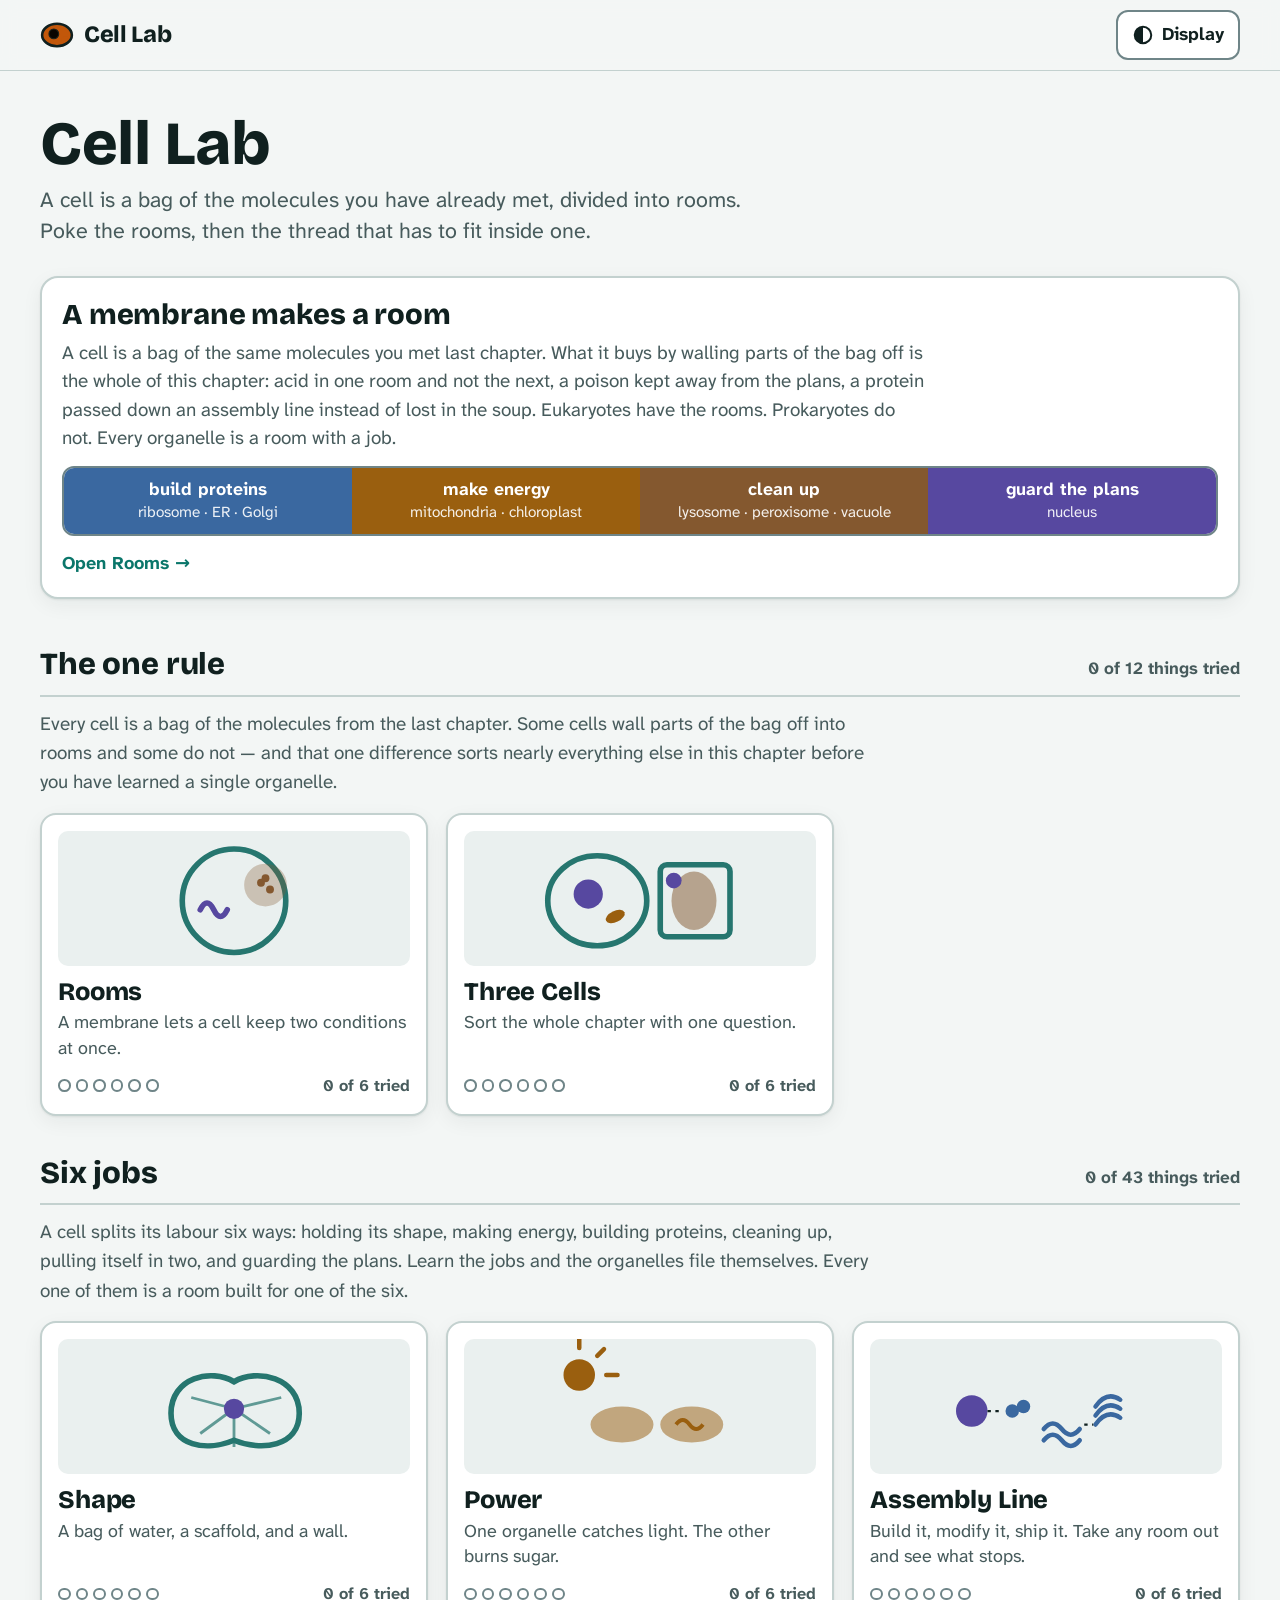
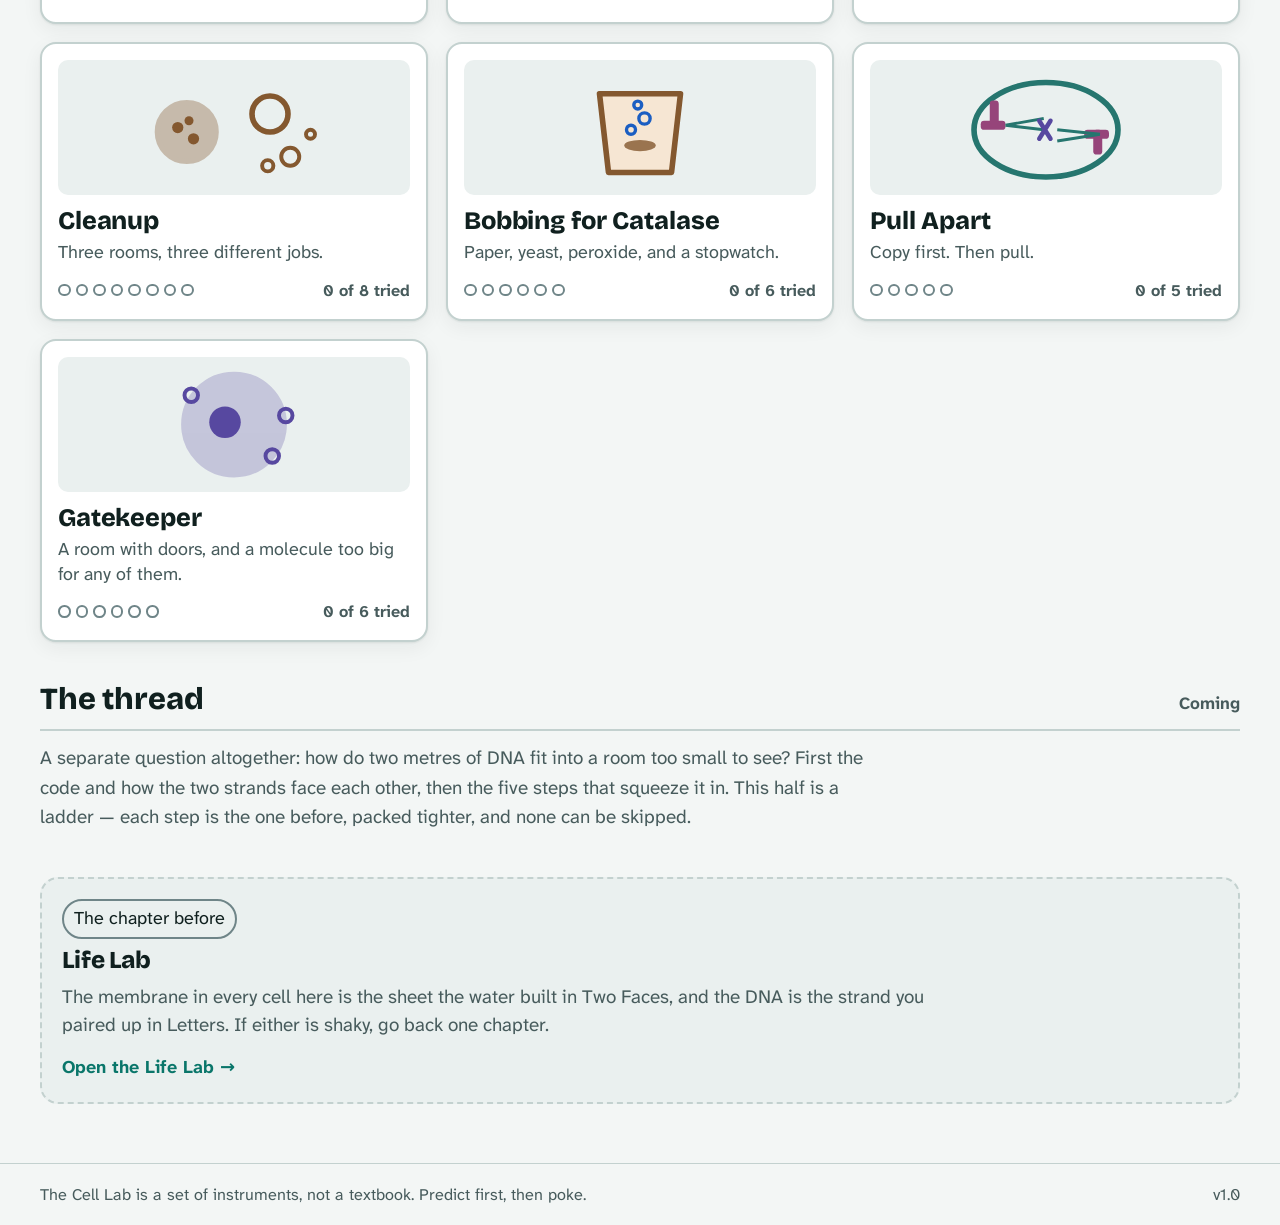
==== commit 4e2ca11f: "Cell Lab, part 2: the six jobs Shape (a soft cell with a scaffold, a wall and water, plus the fluid-" ====
--- a/cell.html
+++ b/cell.html
@@ -64,6 +64,14 @@
 <script src="js/lab-cell.js"></script>
 <script src="js/cell/kit.js"></script>
 <script src="js/cell/rooms.js"></script>
+<script src="js/cell/shape.js"></script>
+<script src="js/cell/power.js"></script>
+<script src="js/cell/line.js"></script>
+<script src="js/cell/cleanup.js"></script>
+<script src="js/cell/catalase.js"></script>
+<script src="js/cell/bobbing.js"></script>
+<script src="js/cell/split.js"></script>
+<script src="js/cell/gate.js"></script>
 <script src="js/cell/cells.js"></script>
 <script src="js/quizkit.js"></script>
 <script src="js/app.js"></script>
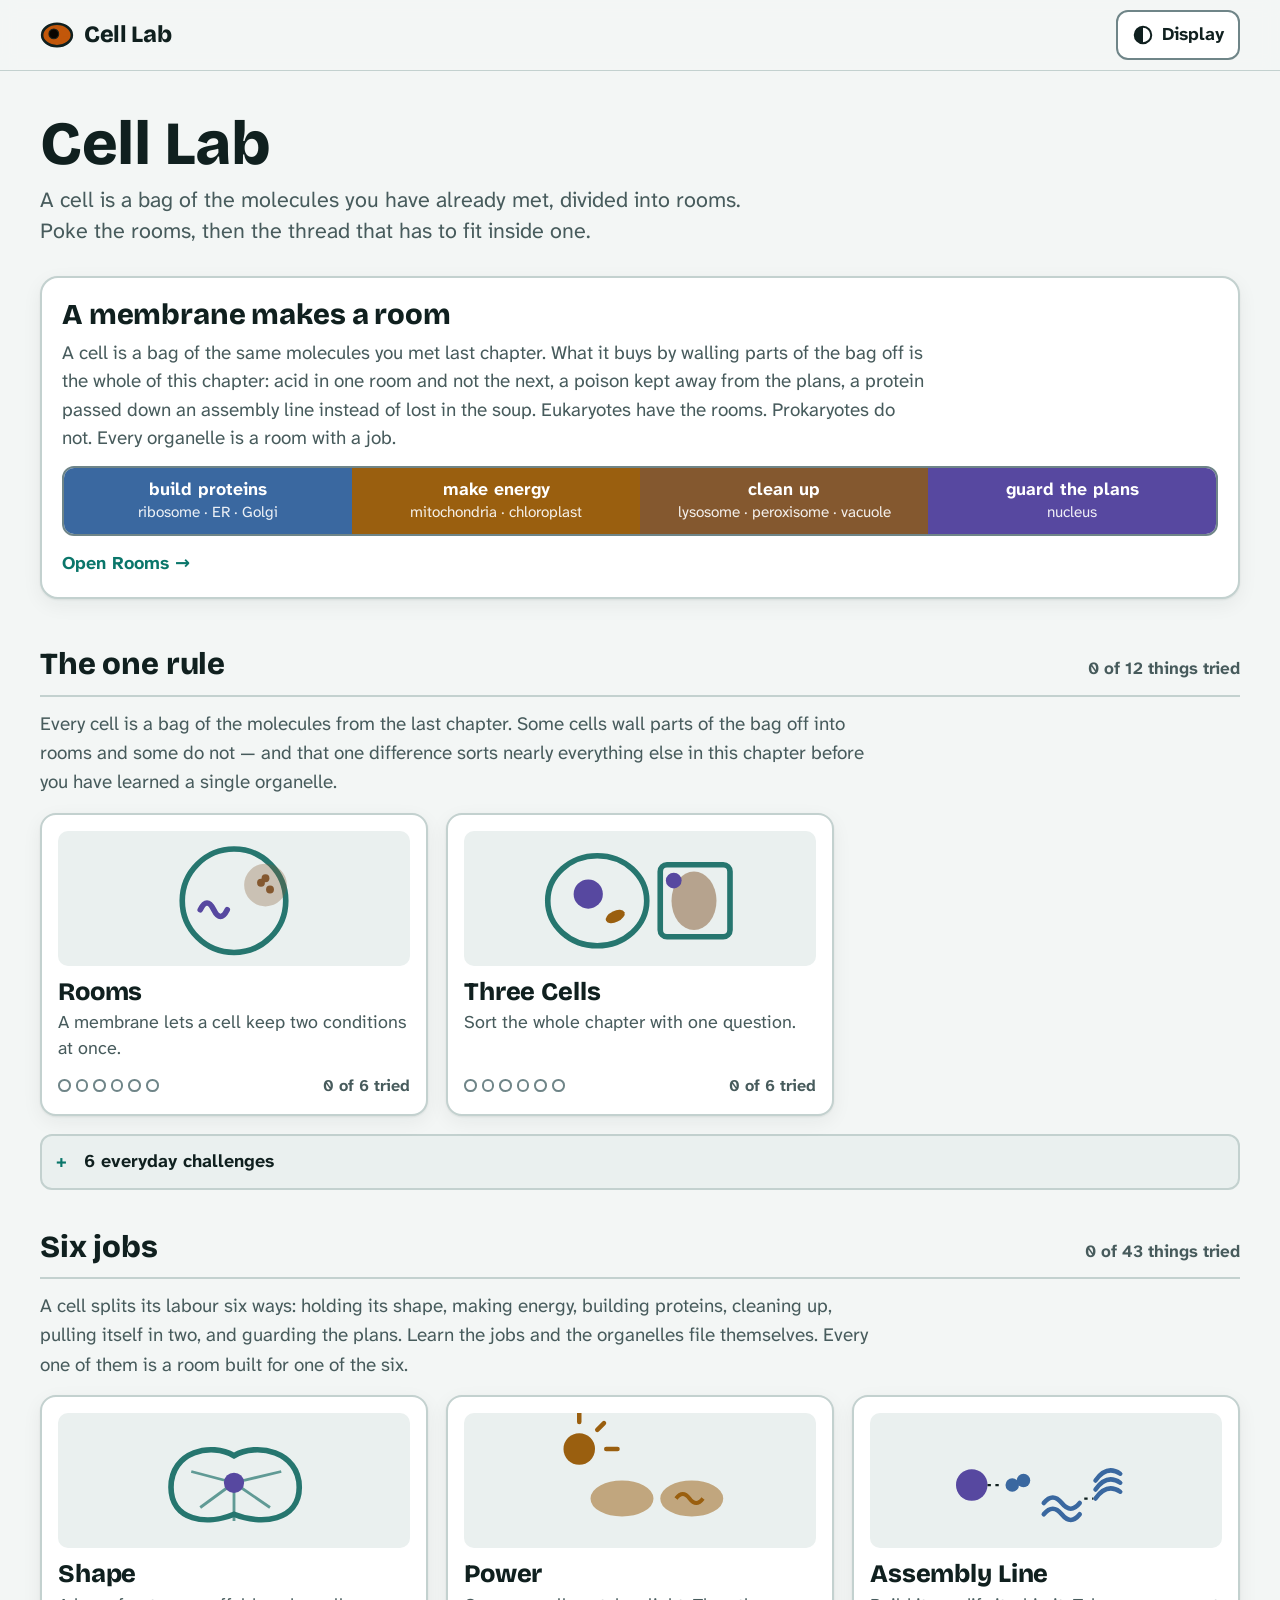
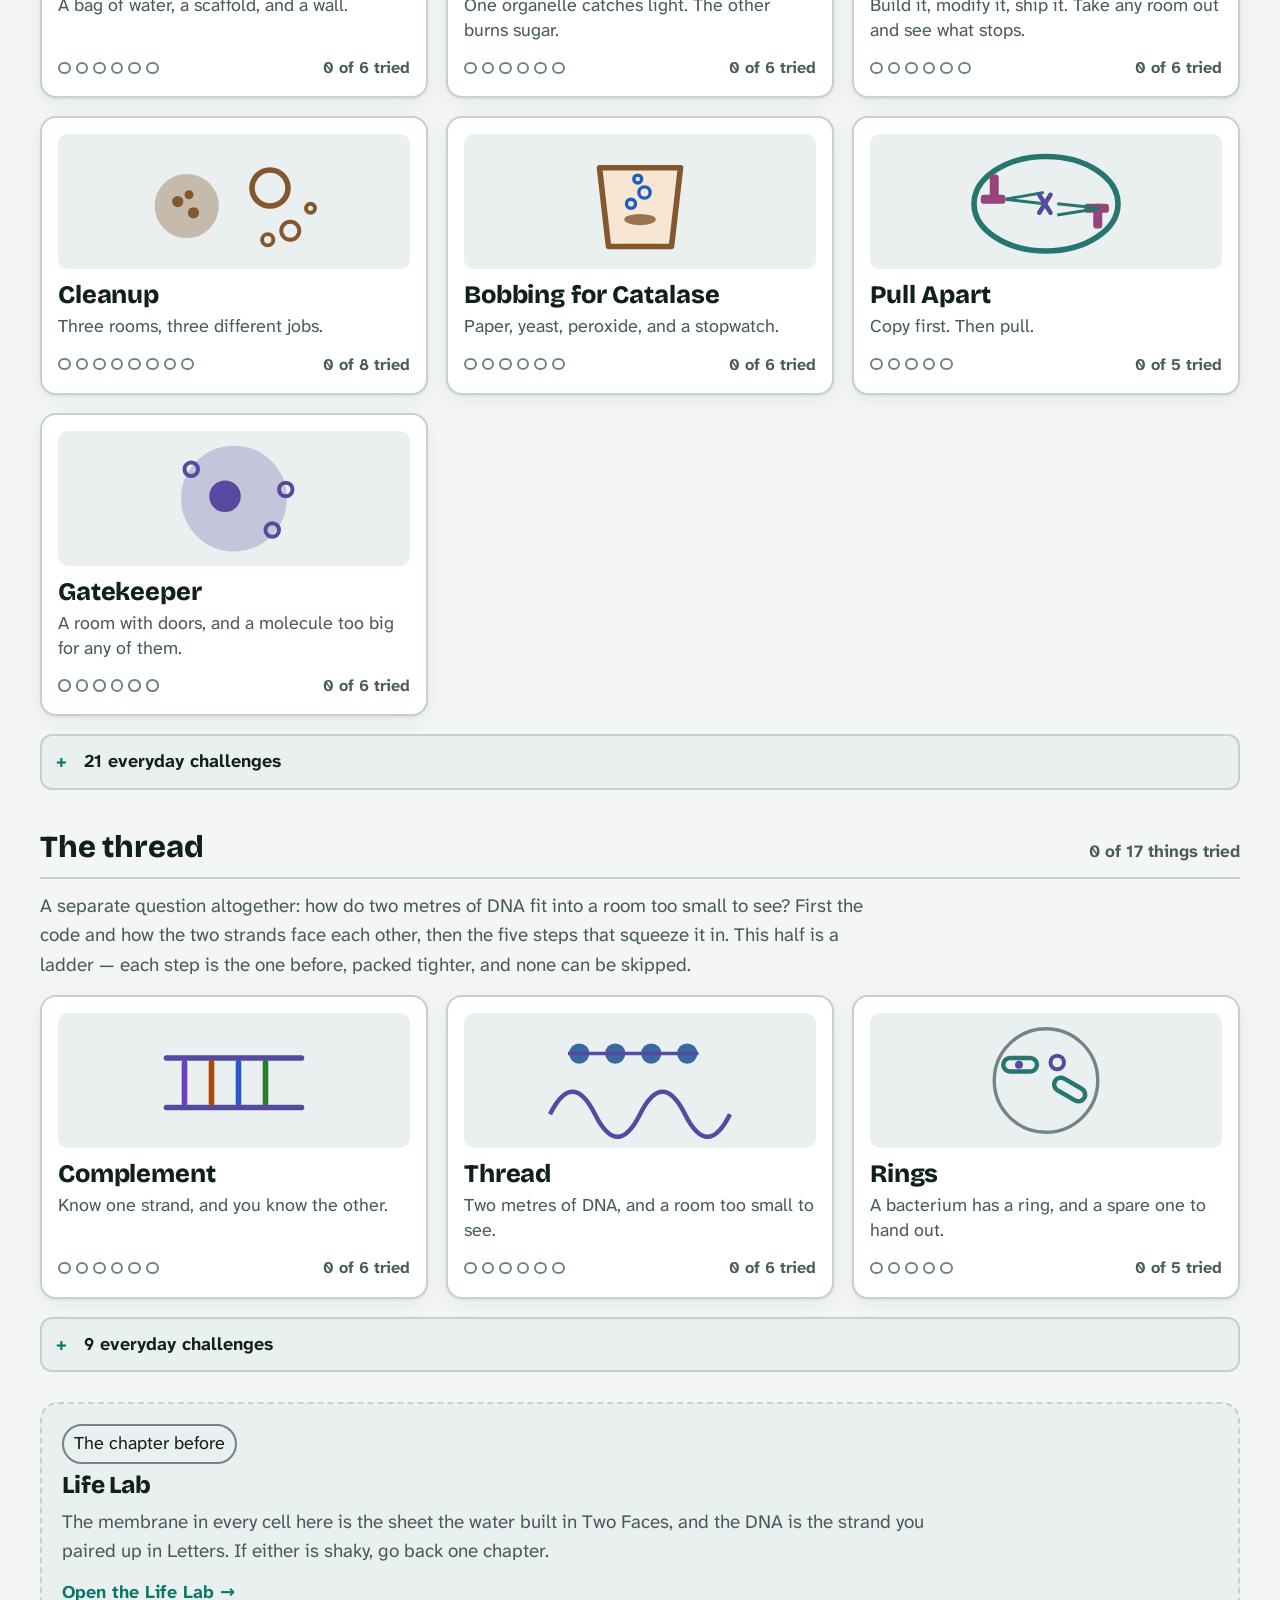
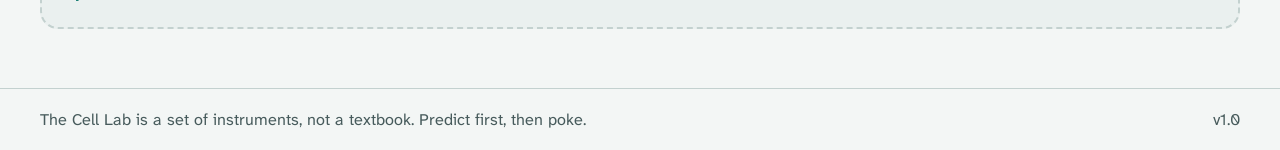
==== commit 88c8915d: "Cell Lab, part 3: the thread field and 36 challenges Complement, Thread (packing ladder) and Rings; " ====
--- a/cell.html
+++ b/cell.html
@@ -72,8 +72,12 @@
 <script src="js/cell/bobbing.js"></script>
 <script src="js/cell/split.js"></script>
 <script src="js/cell/gate.js"></script>
+<script src="js/cell/complement.js"></script>
+<script src="js/cell/thread.js"></script>
+<script src="js/cell/rings.js"></script>
 <script src="js/cell/cells.js"></script>
 <script src="js/quizkit.js"></script>
+<script src="js/cell/quiz.js"></script>
 <script src="js/app.js"></script>
 <script>
 if ('serviceWorker' in navigator && location.protocol.startsWith('http')) {
--- a/css/style.css
+++ b/css/style.css
@@ -604,3 +604,14 @@
 .sort-game .said { padding: 10px 12px; border-radius: 10px; border-left: 5px solid var(--line-2); background: var(--panel-2); line-height: 1.4; }
 .sort-game .said.right { border-left-color: var(--ui); }
 .sort-game .said.wrong { border-left-color: var(--pos); }
+
+/* The DNA packing ladder (Thread): five rungs, each locked until the one before it is done. */
+.ladder { list-style: none; margin: 0; padding: 0; display: grid; gap: 8px; }
+.rung { display: grid; grid-template-columns: 2rem 1fr; gap: 12px; align-items: start; padding: 10px 12px; border: 2px solid var(--line); border-radius: 12px; background: var(--panel); cursor: pointer; }
+.rung p { margin: 2px 0 0; font-size: 0.92rem; color: var(--muted); line-height: 1.35; }
+.rung-n { width: 1.9rem; height: 1.9rem; border-radius: 50%; display: grid; place-items: center; font-weight: 800; border: 2px solid var(--line-2); }
+.rung.now { border-color: var(--fn-genetic); background: color-mix(in srgb, var(--fn-genetic) 10%, var(--panel)); }
+.rung.done .rung-n { background: var(--fn-genetic); color: var(--bg); border-color: var(--fn-genetic); }
+.rung.locked { opacity: .55; }
+.rung.locked .rung-n::after { content: ''; }
+.rung:focus-visible { outline: 3px solid var(--focus); outline-offset: 2px; }
